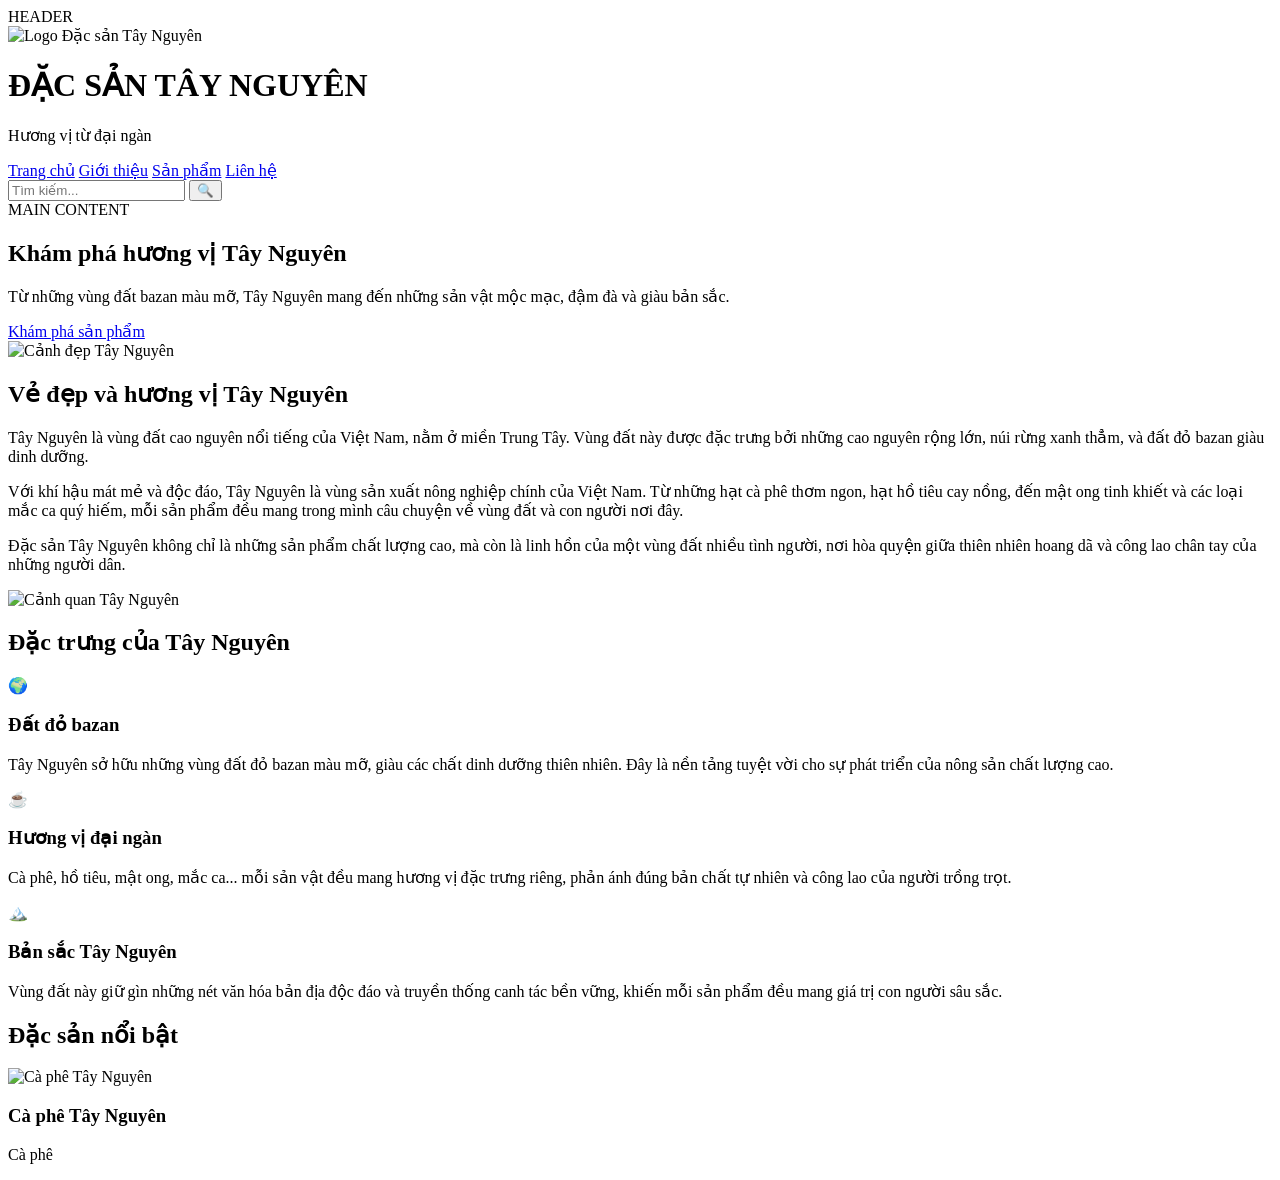
==== index.html @ 17e0f157 "Tạo khung trang chủ giới thiệu Tây Nguyên" ====
<!DOCTYPE html>
<html lang="vi">
<head>
   <meta charset="UTF-8">
   <meta name="viewport" content="width=device-width, initial-scale=1.0">
   <title>Đặc sản Tây Nguyên - Hương vị từ đại ngàn</title>
   <link rel="stylesheet" href="css/style.css">
</head>
<body>

   HEADER
   <header>
   <div class="header-container">
   <!-- Logo Section -->
   <div class="logo-section">
   <img src="assets/images/logo.svg" alt="Logo Đặc sản Tây Nguyên" class="logo-img">
   <div class="logo-text">
   <h1>ĐẶC SẢN TÂY NGUYÊN</h1>
   <p>Hương vị từ đại ngàn</p>
   </div>
   </div>

   <!-- Navigation -->
   <nav class="nav-center">
   <a href="index.html">Trang chủ</a>
   <a href="#gioi-thieu">Giới thiệu</a>
   <a href="products.html">Sản phẩm</a>
   <a href="contact.html">Liên hệ</a>
   </nav>

   <!-- Search Bar -->
   <div class="search-bar">
   <input type="text" id="searchInput" placeholder="Tìm kiếm...">
   <button type="button" aria-label="Tìm kiếm">🔍</button>
   </div>
   </div>
   </header>
   MAIN CONTENT
   <main>

   <!-- HERO SECTION -->
   <section class="hero">
   <div class="hero-content">
   <h1 class="hero-title">Khám phá hương vị Tây Nguyên</h1>
   <p class="hero-subtitle">Từ những vùng đất bazan màu mỡ, Tây Nguyên mang đến những sản vật mộc mạc, đậm đà và giàu bản sắc.</p>
   <a href="products.html" class="btn">Khám phá sản phẩm</a>
   </div>
   <div class="hero-background">
   <img src="assets/images/hero-bg.jpg" alt="Cảnh đẹp Tây Nguyên">
   </div>
   </section>

   <!-- GIỚI THIỆU TÂY NGUYÊN -->
   <section id="gioi-thieu" class="intro-section">
   <div class="container">
   <h2>Vẻ đẹp và hương vị Tây Nguyên</h2>

   <div class="intro-content">
   <div class="intro-text">
   <p>
   Tây Nguyên là vùng đất cao nguyên nổi tiếng của Việt Nam, nằm ở miền Trung Tây. 
   Vùng đất này được đặc trưng bởi những cao nguyên rộng lớn, núi rừng xanh thẳm, 
   và đất đỏ bazan giàu dinh dưỡng.
   </p>
   <p>
   Với khí hậu mát mẻ và độc đáo, Tây Nguyên là vùng sản xuất nông nghiệp chính của 
   Việt Nam. Từ những hạt cà phê thơm ngon, hạt hồ tiêu cay nồng, đến mật ong tinh khiết 
   và các loại mắc ca quý hiếm, mỗi sản phẩm đều mang trong mình câu chuyện về vùng đất 
   và con người nơi đây.
   </p>
   <p>
   Đặc sản Tây Nguyên không chỉ là những sản phẩm chất lượng cao, mà còn là linh hồn 
   của một vùng đất nhiều tình người, nơi hòa quyện giữa thiên nhiên hoang dã và 
   công lao chân tay của những người dân.
   </p>
   </div>

   <div class="intro-image">
   <img src="assets/images/tay-nguyen-intro.jpg" alt="Cảnh quan Tây Nguyên">
   </div>
   </div>
   </div>
   </section>

   <!-- ĐẶC TRƯNG TÂY NGUYÊN -->
   <section class="features-section">
   <div class="container">
   <h2>Đặc trưng của Tây Nguyên</h2>

   <div class="features-grid">

   <!-- Feature 1 -->
   <div class="feature-card">
   <div class="feature-icon">🌍</div>
   <h3>Đất đỏ bazan</h3>
   <p>
   Tây Nguyên sở hữu những vùng đất đỏ bazan màu mỡ, giàu các chất dinh dưỡng thiên nhiên. 
   Đây là nền tảng tuyệt vời cho sự phát triển của nông sản chất lượng cao.
   </p>
   </div>

   <!-- Feature 2 -->
   <div class="feature-card">
   <div class="feature-icon">☕</div>
   <h3>Hương vị đại ngàn</h3>
   <p>
   Cà phê, hồ tiêu, mật ong, mắc ca... mỗi sản vật đều mang hương vị đặc trưng riêng, 
   phản ánh đúng bản chất tự nhiên và công lao của người trồng trọt.
   </p>
   </div>

   <!-- Feature 3 -->
   <div class="feature-card">
   <div class="feature-icon">🏔️</div>
   <h3>Bản sắc Tây Nguyên</h3>
   <p>
   Vùng đất này giữ gìn những nét văn hóa bản địa độc đáo và truyền thống canh tác 
   bền vững, khiến mỗi sản phẩm đều mang giá trị con người sâu sắc.
   </p>
   </div>

   </div>
   </div>
   </section>

   <!-- NỔISANSẢN NỔIBẬT -->
   <section class="products-preview-section">
   <div class="container">
   <h2>Đặc sản nổi bật</h2>

   <div class="products-preview-grid">

   <!-- Product Card 1 -->
   <div class="product-card">
   <div class="product-image">
   <img src="assets/images/products/ca-phe.jpg" alt="Cà phê Tây Nguyên">
   </div>
   <h3>Cà phê Tây Nguyên</h3>
   <p class="product-category">Cà phê</p>
   <p class="product-origin
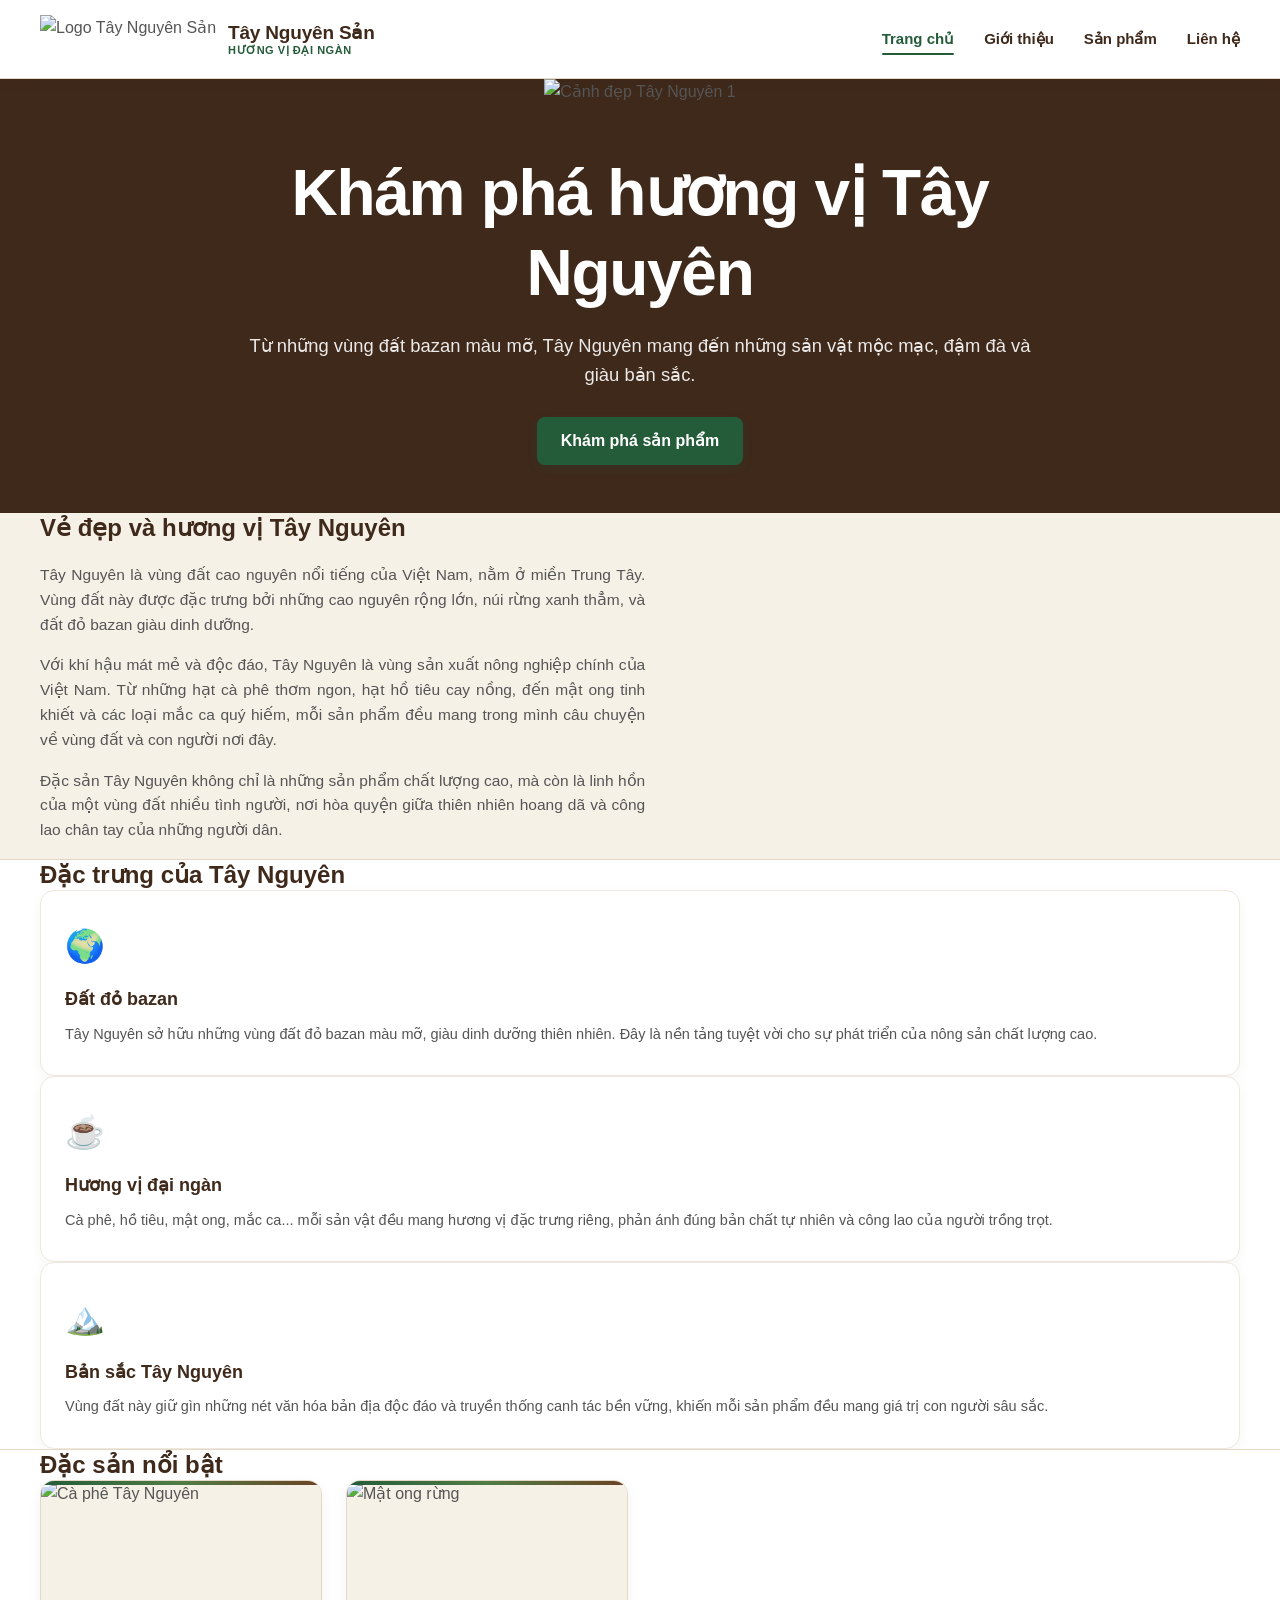
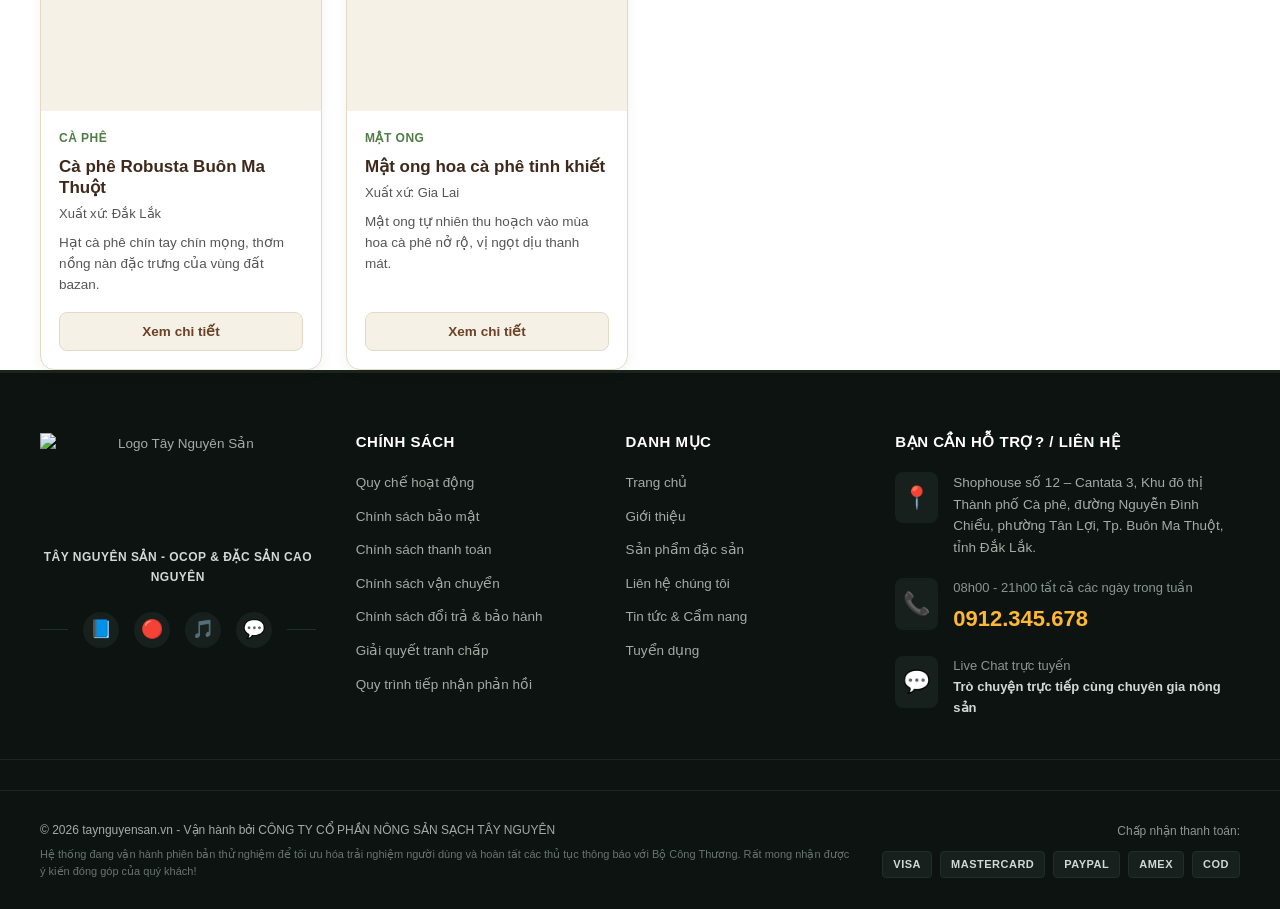
==== commit 2715fa01: "thêm trang liên hệ, sửa css và fix vài lỗi nhỏ" ====
--- a/index.html
+++ b/index.html
@@ -8,133 +8,250 @@
 </head>
 <body>
 
-   HEADER
-   <header>
-   <div class="header-container">
-   <!-- Logo Section -->
-   <div class="logo-section">
-   <img src="assets/images/logo.svg" alt="Logo Đặc sản Tây Nguyên" class="logo-img">
-   <div class="logo-text">
-   <h1>ĐẶC SẢN TÂY NGUYÊN</h1>
-   <p>Hương vị từ đại ngàn</p>
-   </div>
-   </div>
-
-   <!-- Navigation -->
-   <nav class="nav-center">
-   <a href="index.html">Trang chủ</a>
-   <a href="#gioi-thieu">Giới thiệu</a>
-   <a href="products.html">Sản phẩm</a>
-   <a href="contact.html">Liên hệ</a>
-   </nav>
-
-   <!-- Search Bar -->
-   <div class="search-bar">
-   <input type="text" id="searchInput" placeholder="Tìm kiếm...">
-   <button type="button" aria-label="Tìm kiếm">🔍</button>
-   </div>
-   </div>
-   </header>
-   MAIN CONTENT
-   <main>
-
-   <!-- HERO SECTION -->
-   <section class="hero">
-   <div class="hero-content">
-   <h1 class="hero-title">Khám phá hương vị Tây Nguyên</h1>
-   <p class="hero-subtitle">Từ những vùng đất bazan màu mỡ, Tây Nguyên mang đến những sản vật mộc mạc, đậm đà và giàu bản sắc.</p>
-   <a href="products.html" class="btn">Khám phá sản phẩm</a>
-   </div>
-   <div class="hero-background">
-   <img src="assets/images/hero-bg.jpg" alt="Cảnh đẹp Tây Nguyên">
-   </div>
-   </section>
-
-   <!-- GIỚI THIỆU TÂY NGUYÊN -->
-   <section id="gioi-thieu" class="intro-section">
-   <div class="container">
-   <h2>Vẻ đẹp và hương vị Tây Nguyên</h2>
-
-   <div class="intro-content">
-   <div class="intro-text">
-   <p>
-   Tây Nguyên là vùng đất cao nguyên nổi tiếng của Việt Nam, nằm ở miền Trung Tây. 
-   Vùng đất này được đặc trưng bởi những cao nguyên rộng lớn, núi rừng xanh thẳm, 
-   và đất đỏ bazan giàu dinh dưỡng.
-   </p>
-   <p>
-   Với khí hậu mát mẻ và độc đáo, Tây Nguyên là vùng sản xuất nông nghiệp chính của 
-   Việt Nam. Từ những hạt cà phê thơm ngon, hạt hồ tiêu cay nồng, đến mật ong tinh khiết 
-   và các loại mắc ca quý hiếm, mỗi sản phẩm đều mang trong mình câu chuyện về vùng đất 
-   và con người nơi đây.
-   </p>
-   <p>
-   Đặc sản Tây Nguyên không chỉ là những sản phẩm chất lượng cao, mà còn là linh hồn 
-   của một vùng đất nhiều tình người, nơi hòa quyện giữa thiên nhiên hoang dã và 
-   công lao chân tay của những người dân.
-   </p>
-   </div>
-
-   <div class="intro-image">
-   <img src="assets/images/tay-nguyen-intro.jpg" alt="Cảnh quan Tây Nguyên">
-   </div>
-   </div>
-   </div>
-   </section>
-
-   <!-- ĐẶC TRƯNG TÂY NGUYÊN -->
-   <section class="features-section">
-   <div class="container">
-   <h2>Đặc trưng của Tây Nguyên</h2>
-
-   <div class="features-grid">
-
-   <!-- Feature 1 -->
-   <div class="feature-card">
-   <div class="feature-icon">🌍</div>
-   <h3>Đất đỏ bazan</h3>
-   <p>
-   Tây Nguyên sở hữu những vùng đất đỏ bazan màu mỡ, giàu các chất dinh dưỡng thiên nhiên. 
-   Đây là nền tảng tuyệt vời cho sự phát triển của nông sản chất lượng cao.
-   </p>
-   </div>
-
-   <!-- Feature 2 -->
-   <div class="feature-card">
-   <div class="feature-icon">☕</div>
-   <h3>Hương vị đại ngàn</h3>
-   <p>
-   Cà phê, hồ tiêu, mật ong, mắc ca... mỗi sản vật đều mang hương vị đặc trưng riêng, 
-   phản ánh đúng bản chất tự nhiên và công lao của người trồng trọt.
-   </p>
-   </div>
-
-   <!-- Feature 3 -->
-   <div class="feature-card">
-   <div class="feature-icon">🏔️</div>
-   <h3>Bản sắc Tây Nguyên</h3>
-   <p>
-   Vùng đất này giữ gìn những nét văn hóa bản địa độc đáo và truyền thống canh tác 
-   bền vững, khiến mỗi sản phẩm đều mang giá trị con người sâu sắc.
-   </p>
-   </div>
-
-   </div>
-   </div>
-   </section>
-
-   <!-- NỔISANSẢN NỔIBẬT -->
-   <section class="products-preview-section">
-   <div class="container">
-   <h2>Đặc sản nổi bật</h2>
-
-   <div class="products-preview-grid">
-
-   <!-- Product Card 1 -->
-   <div class="product-card">
-   <div class="product-image">
-   <img src="assets/images/products/ca-phe.jpg" alt="Cà phê Tây Nguyên">
-   </div>
-   <h3>Cà phê Tây Nguyên</h3>
-   <p class="product-category">Cà phê</p>
-   <p class="product-origin
+    <!-- HEADER -->
+    <header class="site-header">
+        <div class="container header-inner">
+            <a href="index.html" class="logo">
+                <img src="images/common/logo.png" alt="Logo Tây Nguyên Sản" class="logo-img">
+                <span class="logo-text">
+                    <span class="logo-title">Tây Nguyên Sản</span>
+                    <span class="logo-sub">Hương vị đại ngàn</span>
+                </span>
+            </a>
+            <nav class="main-nav">
+                <ul>
+                    <li><a href="index.html" class="active">Trang chủ</a></li>
+                    <li><a href="index.html#gioi-thieu">Giới thiệu</a></li>
+                    <li><a href="products.html">Sản phẩm</a></li>
+                    <li><a href="contact.html">Liên hệ</a></li>
+                </ul>
+            </nav>
+        </div>
+    </header>
+
+    <main>
+        <!-- 1. HERO SECTION (ĐÃ BỎ ẢNH NỀN LỖI, CHỈ GIỮ LẠI GIỚI THIỆU CHỮ TRÊN NỀN NÂU) -->
+        <section class="hero">
+         <!-- Slideshow chạy ẩn phía sau -->
+            <div class="hero-slideshow">
+                <!-- Slide 1 -->
+                <div class="hero-slide fade">
+                    <img src="images/common/tay-nguyen-intro.jpg" alt="Cảnh đẹp Tây Nguyên 1">
+                </div>
+                <!-- Slide 2 -->
+                <div class="hero-slide fade">
+                    <img src="images/common/tay-nguyen-intro2.jpg" alt="Cảnh đẹp Tây Nguyên 2">
+                </div>
+                <!-- Slide 3 -->
+                <div class="hero-slide fade">
+                    <img src="images/common/tay-nguyen-intro3.jpg" alt="Cảnh đẹp Tây Nguyên 3">
+                </div>
+            </div>
+            <div class="hero-content">
+                <h1 class="hero-title">Khám phá hương vị Tây Nguyên</h1>
+                <p class="hero-subtitle">Từ những vùng đất bazan màu mỡ, Tây Nguyên mang đến những sản vật mộc mạc, đậm đà và giàu bản sắc.</p>
+                <a href="products.html" class="btn">Khám phá sản phẩm</a>
+            </div>
+        </section>
+
+        <!-- 2. GIỚI THIỆU TÂY NGUYÊN (ẢNH TĨNH ĐÃ ĐƯỢC CHUYỂN THÀNH LIVESHOW TRÌNH CHIẾU) -->
+        <section id="gioi-thieu" class="intro-section">
+            <div class="container">
+                <h2>Vẻ đẹp và hương vị Tây Nguyên</h2>
+                <div class="intro-content">
+                    <div class="intro-text">
+                        <p>
+                            Tây Nguyên là vùng đất cao nguyên nổi tiếng của Việt Nam, nằm ở miền Trung Tây. 
+                            Vùng đất này được đặc trưng bởi những cao nguyên rộng lớn, núi rừng xanh thẳm, 
+                            và đất đỏ bazan giàu dinh dưỡng.
+                        </p>
+                        <p>
+                            Với khí hậu mát mẻ và độc đáo, Tây Nguyên là vùng sản xuất nông nghiệp chính của 
+                            Việt Nam. Từ những hạt cà phê thơm ngon, hạt hồ tiêu cay nồng, đến mật ong tinh khiết 
+                            và các loại mắc ca quý hiếm, mỗi sản phẩm đều mang trong mình câu chuyện về vùng đất 
+                            và con người nơi đây.
+                        </p>
+                        <p>
+                            Đặc sản Tây Nguyên không chỉ là những sản phẩm chất lượng cao, mà còn là linh hồn 
+                            của một vùng đất nhiều tình người, nơi hòa quyện giữa thiên nhiên hoang dã và 
+                            công lao chân tay của những người dân.
+                        </p>
+                    </div>
+                </div>
+            </div>
+        </section>
+
+        <!-- ĐẶC TRƯNG TÂY NGUYÊN -->
+        <section class="features-section">
+            <div class="container">
+                <h2>Đặc trưng của Tây Nguyên</h2>
+                <div class="features-grid">
+                    <div class="feature-card">
+                        <div class="feature-icon">🌍</div>
+                        <h3>Đất đỏ bazan</h3>
+                        <p>Tây Nguyên sở hữu những vùng đất đỏ bazan màu mỡ, giàu dinh dưỡng thiên nhiên. Đây là nền tảng tuyệt vời cho sự phát triển của nông sản chất lượng cao.</p>
+                    </div>
+                    <div class="feature-card">
+                        <div class="feature-icon">☕</div>
+                        <h3>Hương vị đại ngàn</h3>
+                        <p>Cà phê, hồ tiêu, mật ong, mắc ca... mỗi sản vật đều mang hương vị đặc trưng riêng, phản ánh đúng bản chất tự nhiên và công lao của người trồng trọt.</p>
+                    </div>
+                    <div class="feature-card">
+                        <div class="feature-icon">🏔️</div>
+                        <h3>Bản sắc Tây Nguyên</h3>
+                        <p>Vùng đất này giữ gìn những nét văn hóa bản địa độc đáo và truyền thống canh tác bền vững, khiến mỗi sản phẩm đều mang giá trị con người sâu sắc.</p>
+                    </div>
+                </div>
+            </div>
+        </section>
+
+        <!-- ĐẶC SẢN NỔI BẬT -->
+        <section class="products-preview-section">
+            <div class="container">
+                <h2>Đặc sản nổi bật</h2>
+                <div class="products-preview-grid">
+                    <article class="product-card">
+                        <div class="product-image">
+                            <img src="assets/images/products/ca-phe.jpg" alt="Cà phê Tây Nguyên">
+                        </div>
+                        <div class="product-info">
+                            <span class="product-category">Cà phê</span>
+                            <h3>Cà phê Robusta Buôn Ma Thuột</h3>
+                            <p class="product-origin">Xuất xứ: Đắk Lắk</p>
+                            <p class="product-description">Hạt cà phê chín tay chín mọng, thơm nồng nàn đặc trưng của vùng đất bazan.</p>
+                            <a href="products.html" class="btn-view">Xem chi tiết</a>
+                        </div>
+                    </article>
+                    <article class="product-card">
+                        <div class="product-image">
+                            <img src="assets/images/products/mat-ong.jpg" alt="Mật ong rừng">
+                        </div>
+                        <div class="product-info">
+                            <span class="product-category">Mật ong</span>
+                            <h3>Mật ong hoa cà phê tinh khiết</h3>
+                            <p class="product-origin">Xuất xứ: Gia Lai</p>
+                            <p class="product-description">Mật ong tự nhiên thu hoạch vào mùa hoa cà phê nở rộ, vị ngọt dịu thanh mát.</p>
+                            <a href="products.html" class="btn-view">Xem chi tiết</a>
+                        </div>
+                    </article>
+                </div>
+            </div>
+        </section>
+    </main>
+
+    <footer class="site-footer">
+    <!-- PHẦN 1: 4 CỘT THÔNG TIN CHÍNH -->
+    <div class="container footer-top-grid">
+        
+        <!-- Cột 1: Thương hiệu & Mạng xã hội -->
+        <div class="footer-col col-brand">
+            <div class="brand-wrapper">
+                <img src="images/common/logo.png" alt="Logo Tây Nguyên Sản" class="footer-logo">
+                <p class="brand-slogan">TÂY NGUYÊN SẢN - OCOP & ĐẶC SẢN CAO NGUYÊN</p>
+            </div>
+            <div class="social-links">
+                <span class="social-line"></span>
+                <a href="#" aria-label="Facebook">📘</a>
+                <a href="#" aria-label="YouTube">🔴</a>
+                <a href="#" aria-label="TikTok">🎵</a>
+                <a href="#" aria-label="Zalo">💬</a>
+                <span class="social-line"></span>
+            </div>
+        </div>
+
+        <!-- Cột 2: Chính sách mua hàng -->
+        <div class="footer-col">
+            <h3>Chính sách</h3>
+            <ul class="footer-links">
+                <li><a href="#">Quy chế hoạt động</a></li>
+                <li><a href="#">Chính sách bảo mật</a></li>
+                <li><a href="#">Chính sách thanh toán</a></li>
+                <li><a href="#">Chính sách vận chuyển</a></li>
+                <li><a href="#">Chính sách đổi trả & bảo hành</a></li>
+                <li><a href="#">Giải quyết tranh chấp</a></li>
+                <li><a href="#">Quy trình tiếp nhận phản hồi</a></li>
+            </ul>
+        </div>
+
+        <!-- Cột 3: Danh mục nhanh -->
+        <div class="footer-col">
+            <h3>Danh mục</h3>
+            <ul class="footer-links">
+                <li><a href="index.html">Trang chủ</a></li>
+                <li><a href="index.html#gioi-thieu">Giới thiệu</a></li>
+                <li><a href="products.html">Sản phẩm đặc sản</a></li>
+                <li><a href="contact.html">Liên hệ chúng tôi</a></li>
+                <li><a href="#">Tin tức & Cẩm nang</a></li>
+                <li><a href="#">Tuyển dụng</a></li>
+            </ul>
+        </div>
+
+        <!-- Cột 4: Hỗ trợ & Liên hệ trực tiếp -->
+        <div class="footer-col col-support">
+            <h3>Bạn cần hỗ trợ? / Liên hệ</h3>
+            <div class="support-items">
+                <div class="support-item">
+                    <span class="support-icon">📍</span>
+                    <p>Shophouse số 12 – Cantata 3, Khu đô thị Thành phố Cà phê, đường Nguyễn Đình Chiểu, phường Tân Lợi, Tp. Buôn Ma Thuột, tỉnh Đắk Lắk.</p>
+                </div>
+                <div class="support-item">
+                    <span class="support-icon">📞</span>
+                    <div>
+                        <p class="working-hours">08h00 - 21h00 tất cả các ngày trong tuần</p>
+                        <p class="hotline-number">0912.345.678</p>
+                    </div>
+                </div>
+                <div class="support-item">
+                    <span class="support-icon">💬</span>
+                    <div>
+                        <p class="live-chat-title">Live Chat trực tuyến</p>
+                        <p class="live-chat-sub">Trò chuyện trực tiếp cùng chuyên gia nông sản</p>
+                    </div>
+                </div>
+            </div>
+        </div>
+
+    </div>
+
+    <div class="footer-divider"></div>
+
+
+    <div class="footer-divider"></div>
+
+    <!-- PHẦN 3: BẢN QUYỀN & PHƯƠNG THỨC THANH TOÁN -->
+    <div class="container footer-bottom-flex">
+        <div class="footer-copyright">
+            <p>&copy; 2026 taynguyensan.vn - Vận hành bởi CÔNG TY CỔ PHẦN NÔNG SẢN SẠCH TÂY NGUYÊN</p>
+            <p class="trial-disclaimer">Hệ thống đang vận hành phiên bản thử nghiệm để tối ưu hóa trải nghiệm người dùng và hoàn tất các thủ tục thông báo với Bộ Công Thương. Rất mong nhận được ý kiến đóng góp của quý khách!</p>
+        </div>
+        <div class="footer-payments">
+            <span class="payment-title">Chấp nhận thanh toán:</span>
+            <div class="payment-icons">
+                <span class="pay-card visa">Visa</span>
+                <span class="pay-card master">MasterCard</span>
+                <span class="pay-card paypal">PayPal</span>
+                <span class="pay-card amex">Amex</span>
+                <span class="pay-card cod">COD</span>
+            </div>
+        </div>
+    </div>
+</footer>
+<!-- MÃ SCRIPT ĐIỀU KHIỂN LIVESHOW NỀN -->
+    <script>
+        let slideIndex = 0;
+        showSlides();
+
+        function showSlides() {
+            let i;
+            let slides = document.getElementsByClassName("hero-slide"); // Đã đổi thành hero-slide
+            for (i = 0; i < slides.length; i++) {
+                slides[i].style.display = "none";  
+            }
+            slideIndex++;
+            if (slideIndex > slides.length) {slideIndex = 1}    
+            slides[slideIndex-1].style.display = "block";  
+            setTimeout(showSlides, 4000); // Tự động đổi ảnh nền sau mỗi 4 giây
+        }
+    </script>
+</body>
+</html>
--- a/css/style.css
+++ b/css/style.css
@@ -0,0 +1,5 @@
+/* Nạp tất cả các file css thành phần */
+@import 'variables.css';
+@import 'layout.css';
+@import 'components.css';
+@import 'pages.css';
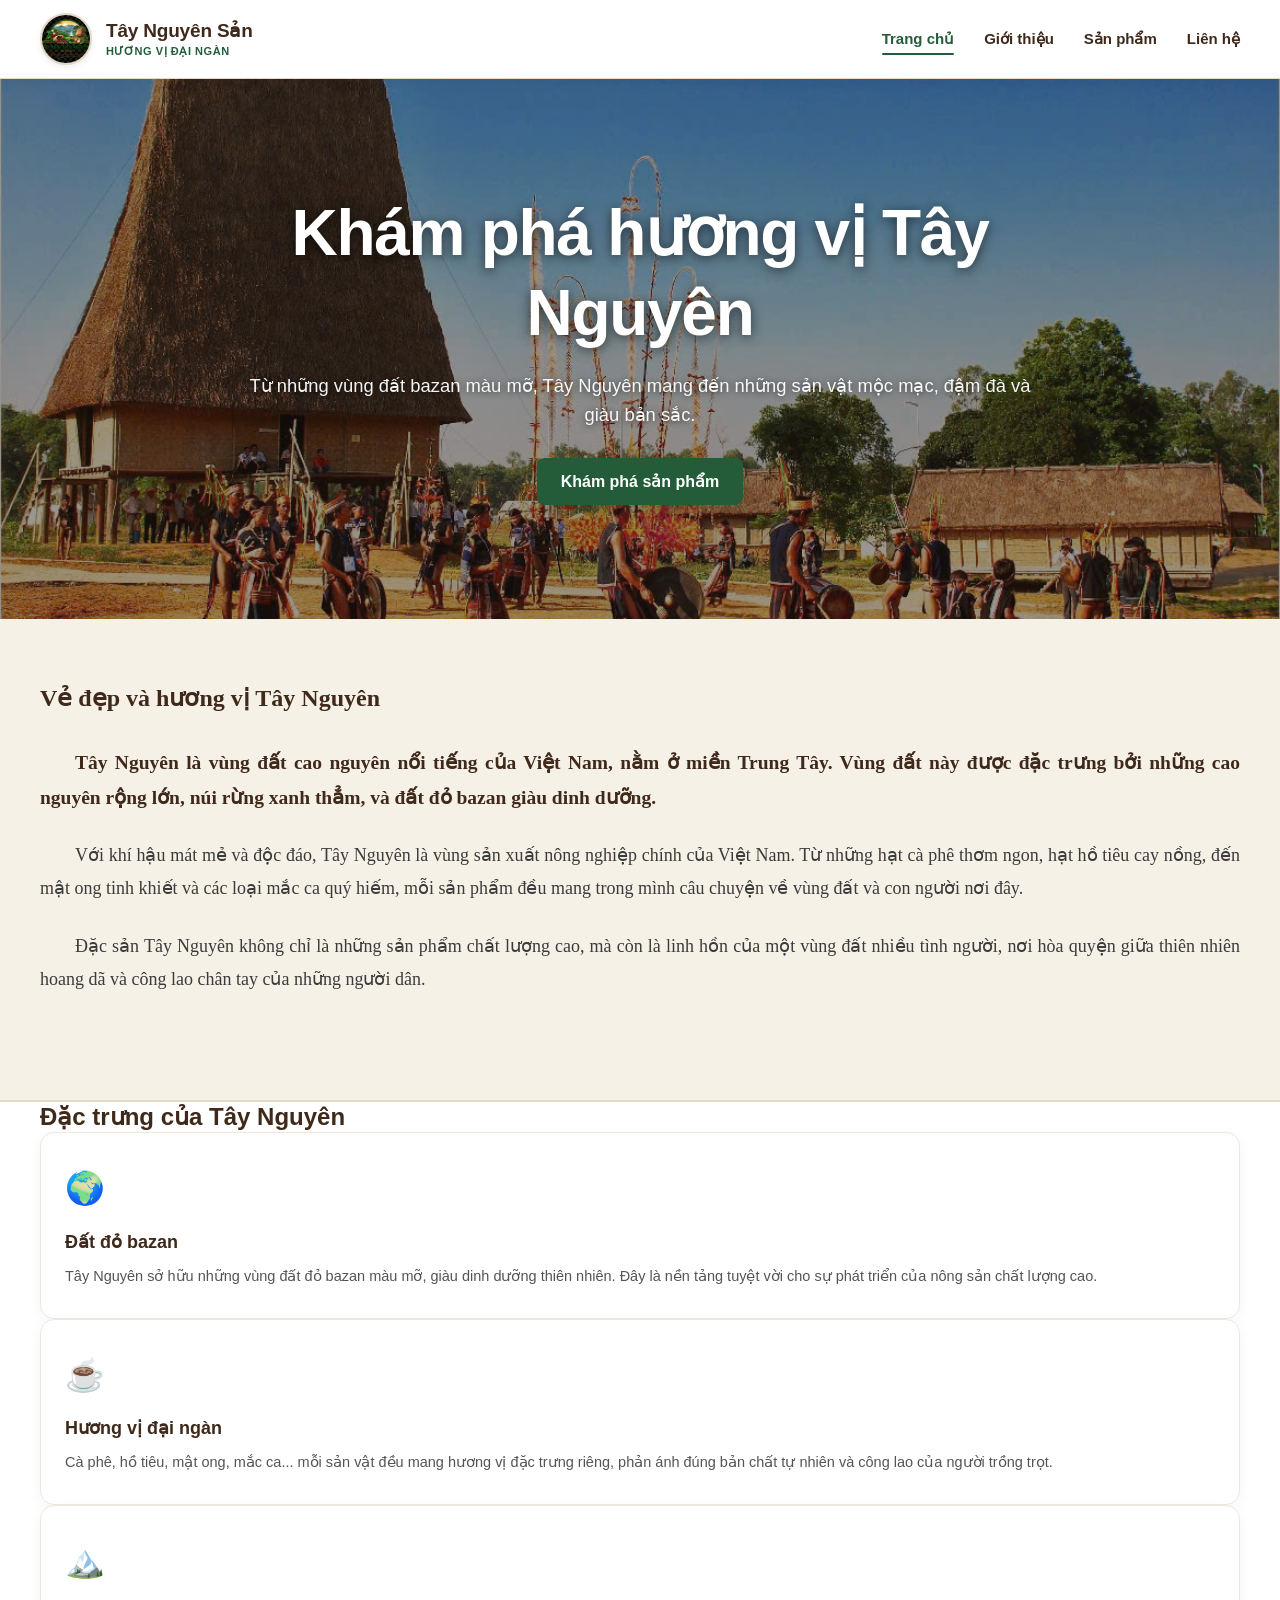
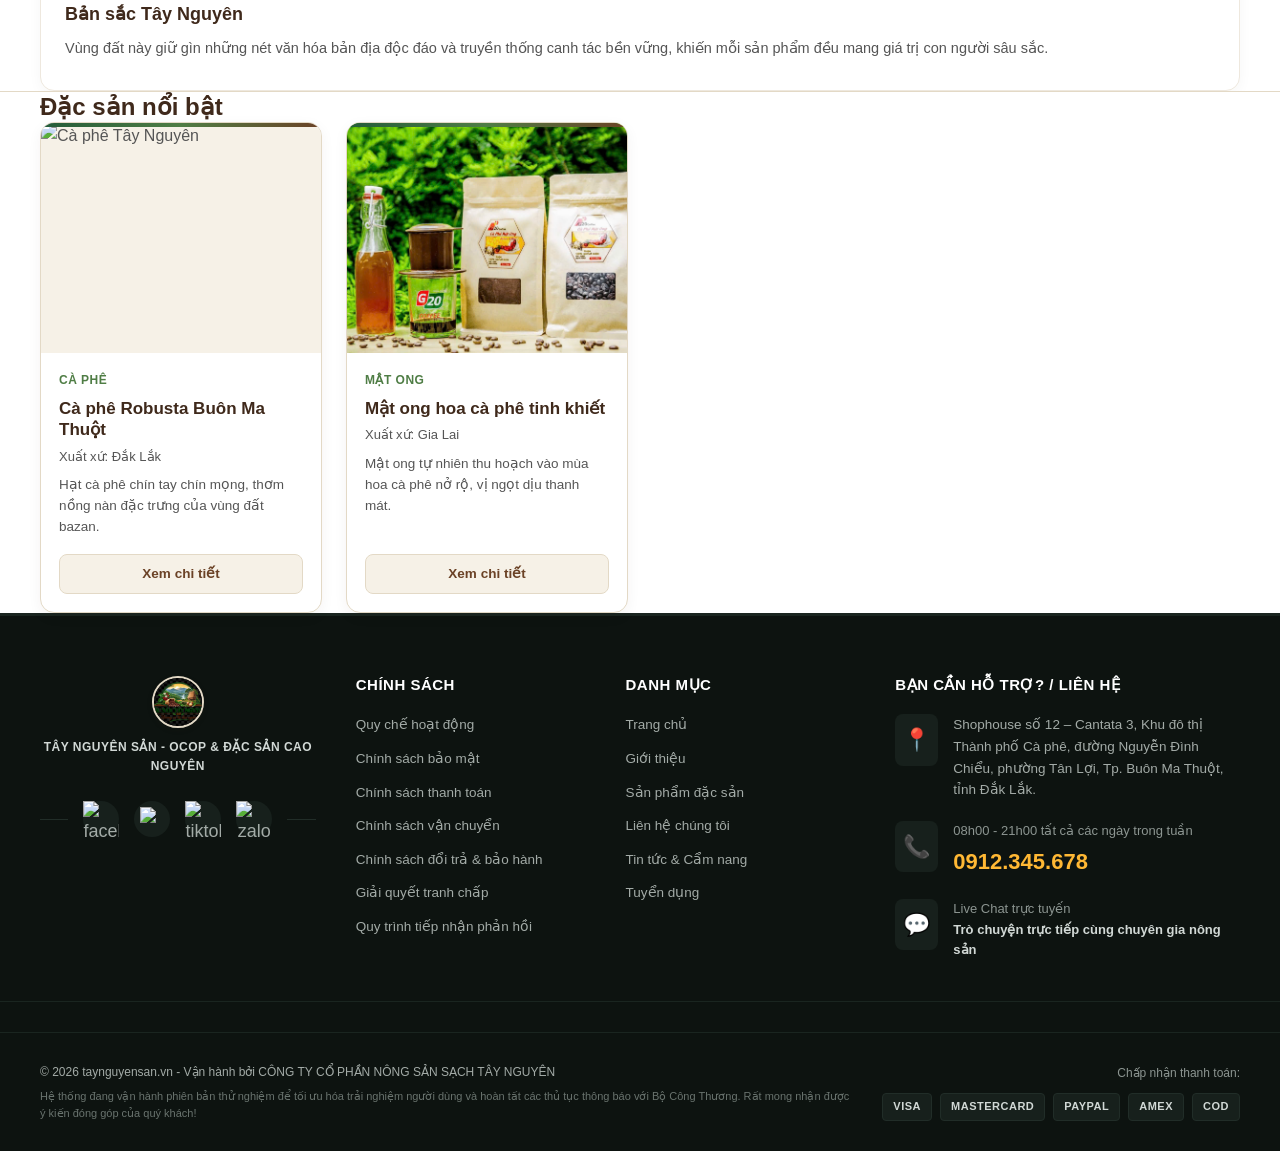
==== commit 7343169d: "thêm js và sửa footer" ====
--- a/index.html
+++ b/index.html
@@ -12,7 +12,7 @@
     <header class="site-header">
         <div class="container header-inner">
             <a href="index.html" class="logo">
-                <img src="images/common/logo.png" alt="Logo Tây Nguyên Sản" class="logo-img">
+                <img src="assets/images/common/logo.png" alt="Logo Tây Nguyên Sản" class="logo-img">
                 <span class="logo-text">
                     <span class="logo-title">Tây Nguyên Sản</span>
                     <span class="logo-sub">Hương vị đại ngàn</span>
@@ -30,21 +30,21 @@
     </header>
 
     <main>
-        <!-- 1. HERO SECTION (ĐÃ BỎ ẢNH NỀN LỖI, CHỈ GIỮ LẠI GIỚI THIỆU CHỮ TRÊN NỀN NÂU) -->
+        <!-- 1. HERO SECTION  -->
         <section class="hero">
          <!-- Slideshow chạy ẩn phía sau -->
             <div class="hero-slideshow">
                 <!-- Slide 1 -->
                 <div class="hero-slide fade">
-                    <img src="images/common/tay-nguyen-intro.jpg" alt="Cảnh đẹp Tây Nguyên 1">
+                    <img src="assets/images/common/tay-nguyen-intro.jpg" alt="Cảnh đẹp Tây Nguyên 1">
                 </div>
                 <!-- Slide 2 -->
                 <div class="hero-slide fade">
-                    <img src="images/common/tay-nguyen-intro2.jpg" alt="Cảnh đẹp Tây Nguyên 2">
+                    <img src="assets/images/common/tay-nguyen-intro2.jpg" alt="Cảnh đẹp Tây Nguyên 2">
                 </div>
                 <!-- Slide 3 -->
                 <div class="hero-slide fade">
-                    <img src="images/common/tay-nguyen-intro3.jpg" alt="Cảnh đẹp Tây Nguyên 3">
+                    <img src="assets/images/common/tay-nguyen-intro3.jpg" alt="Cảnh đẹp Tây Nguyên 3">
                 </div>
             </div>
             <div class="hero-content">
@@ -54,7 +54,7 @@
             </div>
         </section>
 
-        <!-- 2. GIỚI THIỆU TÂY NGUYÊN (ẢNH TĨNH ĐÃ ĐƯỢC CHUYỂN THÀNH LIVESHOW TRÌNH CHIẾU) -->
+        <!-- 2. GIỚI THIỆU TÂY NGUYÊN  -->
         <section id="gioi-thieu" class="intro-section">
             <div class="container">
                 <h2>Vẻ đẹp và hương vị Tây Nguyên</h2>
@@ -146,15 +146,25 @@
         <!-- Cột 1: Thương hiệu & Mạng xã hội -->
         <div class="footer-col col-brand">
             <div class="brand-wrapper">
-                <img src="images/common/logo.png" alt="Logo Tây Nguyên Sản" class="footer-logo">
+                <a href="index.html">
+                    <img src="assets/images/common/logo.png" alt="Logo Tây Nguyên Sản" class="logo-img">
+                </a>
                 <p class="brand-slogan">TÂY NGUYÊN SẢN - OCOP & ĐẶC SẢN CAO NGUYÊN</p>
             </div>
             <div class="social-links">
                 <span class="social-line"></span>
-                <a href="#" aria-label="Facebook">📘</a>
-                <a href="#" aria-label="YouTube">🔴</a>
-                <a href="#" aria-label="TikTok">🎵</a>
-                <a href="#" aria-label="Zalo">💬</a>
+                <a href="#" aria-label="Facebook"> 
+                <img width="48" height="48" src="https://img.icons8.com/fluency/48/facebook-new.png" alt="facebook-new" class="social-icon"/>
+                </a>
+                <a href="#" aria-label="YouTube">
+                 <img width="24" height="24" src="https://img.icons8.com/softteal-gradient/24/youtube.png" alt="youtube" class="social-icon"/>
+                </a>
+                <a href="#" aria-label="TikTok">
+                <img width="48" height="48" src="https://img.icons8.com/color-glass/48/tiktok.png" alt="tiktok" class="social-icon"/>
+                </a>
+                <a href="#" aria-label="Zalo">
+                 <img width="48" height="48" src="https://img.icons8.com/color/48/zalo.png" alt="zalo" class="social-icon"/>
+                </a>
                 <span class="social-line"></span>
             </div>
         </div>
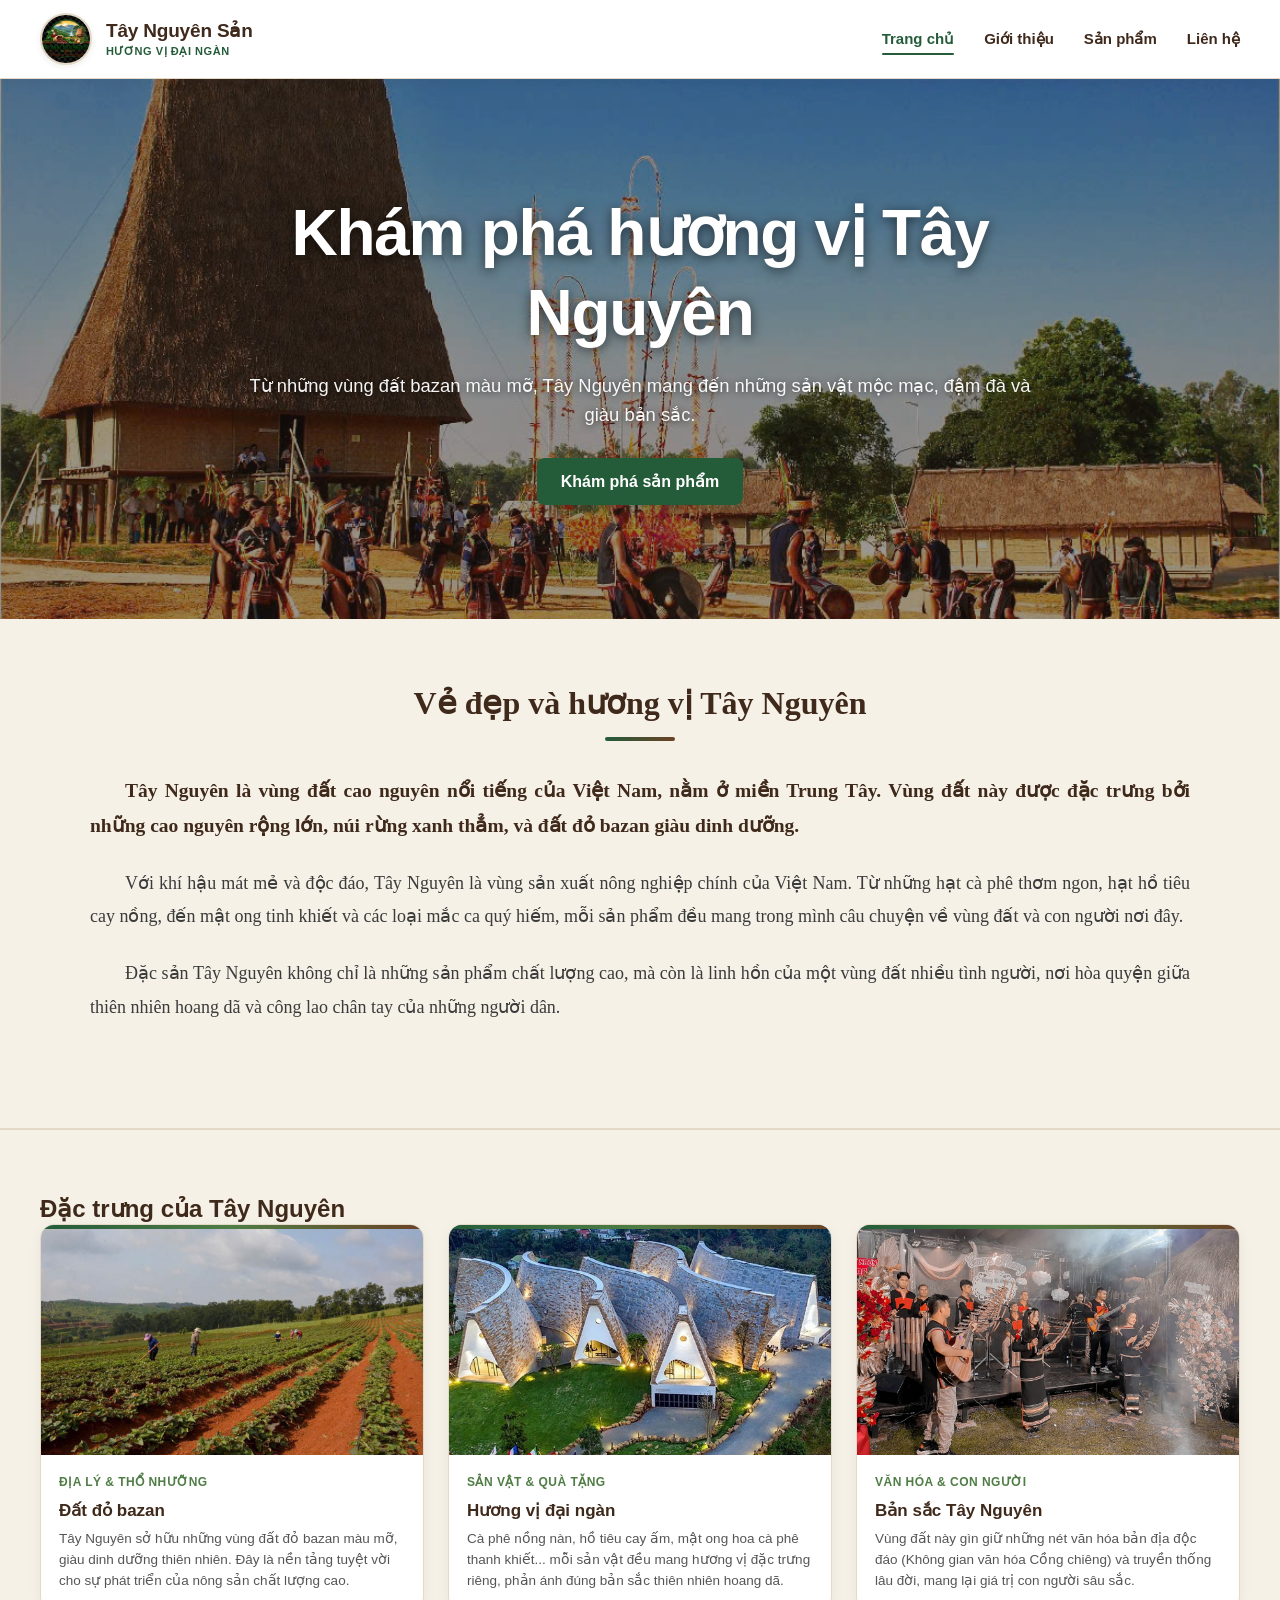
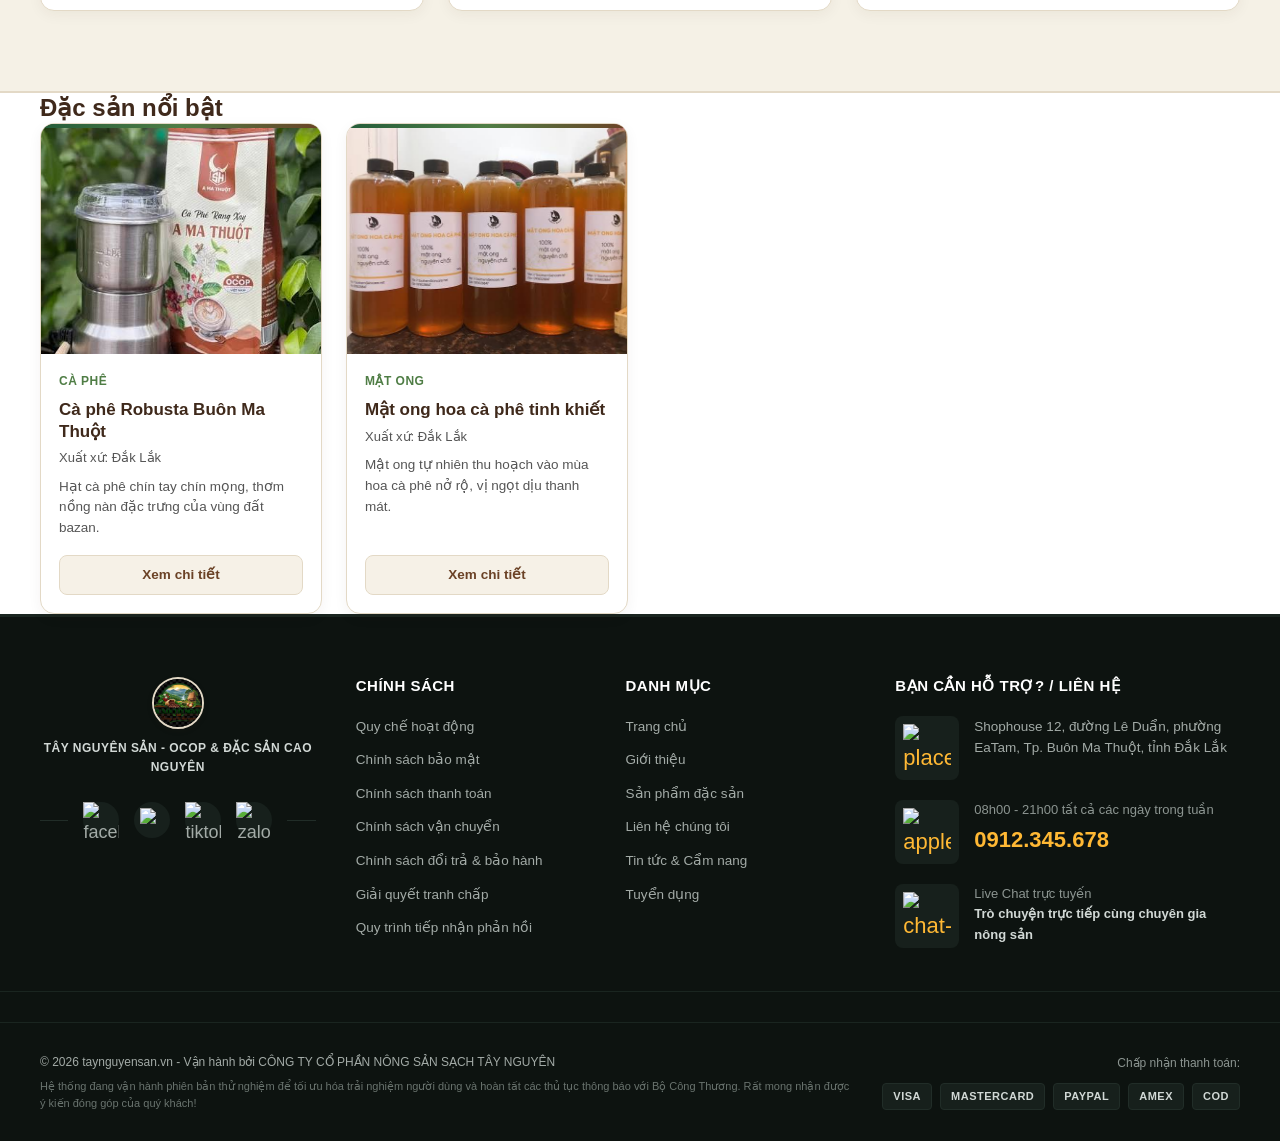
==== commit bb031a42: "fix lỗi k đồng bộ, chèn ảnh, chỉnh layout" ====
--- a/index.html
+++ b/index.html
@@ -1,10 +1,10 @@
 <!DOCTYPE html>
 <html lang="vi">
 <head>
-   <meta charset="UTF-8">
-   <meta name="viewport" content="width=device-width, initial-scale=1.0">
-   <title>Đặc sản Tây Nguyên - Hương vị từ đại ngàn</title>
-   <link rel="stylesheet" href="css/style.css">
+    <meta charset="UTF-8">
+    <meta name="viewport" content="width=device-width, initial-scale=1.0">
+    <title>Đặc sản Tây Nguyên - Hương vị từ đại ngàn</title>
+    <link rel="stylesheet" href="css/style.css">
 </head>
 <body>
 
@@ -56,51 +56,74 @@
 
         <!-- 2. GIỚI THIỆU TÂY NGUYÊN  -->
         <section id="gioi-thieu" class="intro-section">
-            <div class="container">
+            <div class="container container-narrow">
                 <h2>Vẻ đẹp và hương vị Tây Nguyên</h2>
-                <div class="intro-content">
-                    <div class="intro-text">
-                        <p>
-                            Tây Nguyên là vùng đất cao nguyên nổi tiếng của Việt Nam, nằm ở miền Trung Tây. 
-                            Vùng đất này được đặc trưng bởi những cao nguyên rộng lớn, núi rừng xanh thẳm, 
-                            và đất đỏ bazan giàu dinh dưỡng.
-                        </p>
-                        <p>
-                            Với khí hậu mát mẻ và độc đáo, Tây Nguyên là vùng sản xuất nông nghiệp chính của 
-                            Việt Nam. Từ những hạt cà phê thơm ngon, hạt hồ tiêu cay nồng, đến mật ong tinh khiết 
-                            và các loại mắc ca quý hiếm, mỗi sản phẩm đều mang trong mình câu chuyện về vùng đất 
-                            và con người nơi đây.
-                        </p>
-                        <p>
-                            Đặc sản Tây Nguyên không chỉ là những sản phẩm chất lượng cao, mà còn là linh hồn 
-                            của một vùng đất nhiều tình người, nơi hòa quyện giữa thiên nhiên hoang dã và 
-                            công lao chân tay của những người dân.
-                        </p>
-                    </div>
-                </div>
-            </div>
-        </section>
-
-        <!-- ĐẶC TRƯNG TÂY NGUYÊN -->
+                <div class="intro-text">
+                    <p>
+                        Tây Nguyên là vùng đất cao nguyên nổi tiếng của Việt Nam, nằm ở miền Trung Tây. 
+                        Vùng đất này được đặc trưng bởi những cao nguyên rộng lớn, núi rừng xanh thẳm, 
+                        và đất đỏ bazan giàu dinh dưỡng.
+                    </p>
+                    <p>
+                        Với khí hậu mát mẻ và độc đáo, Tây Nguyên là vùng sản xuất nông nghiệp chính của 
+                        Việt Nam. Từ những hạt cà phê thơm ngon, hạt hồ tiêu cay nồng, đến mật ong tinh khiết 
+                        và các loại mắc ca quý hiếm, mỗi sản phẩm đều mang trong mình câu chuyện về vùng đất 
+                        và con người nơi đây.
+                    </p>
+                    <p>
+                        Đặc sản Tây Nguyên không chỉ là những sản phẩm chất lượng cao, mà còn là linh hồn 
+                        của một vùng đất nhiều tình người, nơi hòa quyện giữa thiên nhiên hoang dã và 
+                        công lao chân tay của những người dân.
+                    </p>
+                </div>
+            </div>
+        </section>
+
+        <!-- 3. ĐẶC TRƯNG TÂY NGUYÊN (ĐÃ CHUYỂN THÀNH THẺ CARD CÓ ẢNH LỚN ĐỒNG BỘ ĐẶC SẢN) -->
         <section class="features-section">
             <div class="container">
                 <h2>Đặc trưng của Tây Nguyên</h2>
                 <div class="features-grid">
-                    <div class="feature-card">
-                        <div class="feature-icon">🌍</div>
-                        <h3>Đất đỏ bazan</h3>
-                        <p>Tây Nguyên sở hữu những vùng đất đỏ bazan màu mỡ, giàu dinh dưỡng thiên nhiên. Đây là nền tảng tuyệt vời cho sự phát triển của nông sản chất lượng cao.</p>
-                    </div>
-                    <div class="feature-card">
-                        <div class="feature-icon">☕</div>
-                        <h3>Hương vị đại ngàn</h3>
-                        <p>Cà phê, hồ tiêu, mật ong, mắc ca... mỗi sản vật đều mang hương vị đặc trưng riêng, phản ánh đúng bản chất tự nhiên và công lao của người trồng trọt.</p>
-                    </div>
-                    <div class="feature-card">
-                        <div class="feature-icon">🏔️</div>
-                        <h3>Bản sắc Tây Nguyên</h3>
-                        <p>Vùng đất này giữ gìn những nét văn hóa bản địa độc đáo và truyền thống canh tác bền vững, khiến mỗi sản phẩm đều mang giá trị con người sâu sắc.</p>
-                    </div>
+                    
+                    <!-- Đặc trưng 1 -->
+                    <article class="product-card">
+                        <div class="product-image">
+                            <!-- Tạm thời lấy ảnh 1 của slide làm ảnh Đất Bazan -->
+                            <img src="assets/images/common/datdo.jpg" alt="Đất đỏ bazan màu mỡ">
+                        </div>
+                        <div class="product-info">
+                            <span class="product-category">Địa lý & Thổ nhưỡng</span>
+                            <h3>Đất đỏ bazan</h3>
+                            <p class="product-description">Tây Nguyên sở hữu những vùng đất đỏ bazan màu mỡ, giàu dinh dưỡng thiên nhiên. Đây là nền tảng tuyệt vời cho sự phát triển của nông sản chất lượng cao.</p>
+                        </div>
+                    </article>
+
+                    <!-- Đặc trưng 2 -->
+                    <article class="product-card">
+                        <div class="product-image">
+                            <!-- Tạm thời lấy ảnh 2 của slide làm ảnh Hương vị -->
+                            <img src="assets/images/common/daingan.jpg" alt="Hương vị đại ngàn">
+                        </div>
+                        <div class="product-info">
+                            <span class="product-category">Sản vật & Quà tặng</span>
+                            <h3>Hương vị đại ngàn</h3>
+                            <p class="product-description">Cà phê nồng nàn, hồ tiêu cay ấm, mật ong hoa cà phê thanh khiết... mỗi sản vật đều mang hương vị đặc trưng riêng, phản ánh đúng bản sắc thiên nhiên hoang dã.</p>
+                        </div>
+                    </article>
+
+                    <!-- Đặc trưng 3 -->
+                    <article class="product-card">
+                        <div class="product-image">
+                            <!-- Tạm thời lấy ảnh 3 của slide làm ảnh Bản sắc -->
+                            <img src="assets/images/common/bansac.jpg" alt="Bản sắc Tây Nguyên">
+                        </div>
+                        <div class="product-info">
+                            <span class="product-category">Văn hóa & Con người</span>
+                            <h3>Bản sắc Tây Nguyên</h3>
+                            <p class="product-description">Vùng đất này gìn giữ những nét văn hóa bản địa độc đáo (Không gian văn hóa Cồng chiêng) và truyền thống lâu đời, mang lại giá trị con người sâu sắc.</p>
+                        </div>
+                    </article>
+
                 </div>
             </div>
         </section>
@@ -112,7 +135,7 @@
                 <div class="products-preview-grid">
                     <article class="product-card">
                         <div class="product-image">
-                            <img src="assets/images/products/ca-phe.jpg" alt="Cà phê Tây Nguyên">
+                            <img src="assets/images/products/ca-phe-dak-lak.jpg" alt="Cà phê Tây Nguyên">
                         </div>
                         <div class="product-info">
                             <span class="product-category">Cà phê</span>
@@ -124,12 +147,12 @@
                     </article>
                     <article class="product-card">
                         <div class="product-image">
-                            <img src="assets/images/products/mat-ong.jpg" alt="Mật ong rừng">
+                            <img src="assets/images/products/mat-ong-hoa-ca-phe.jpg" alt="Mật ong rừng">
                         </div>
                         <div class="product-info">
                             <span class="product-category">Mật ong</span>
                             <h3>Mật ong hoa cà phê tinh khiết</h3>
-                            <p class="product-origin">Xuất xứ: Gia Lai</p>
+                            <p class="product-origin">Xuất xứ: Đắk Lắk</p>
                             <p class="product-description">Mật ong tự nhiên thu hoạch vào mùa hoa cà phê nở rộ, vị ngọt dịu thanh mát.</p>
                             <a href="products.html" class="btn-view">Xem chi tiết</a>
                         </div>
@@ -139,121 +162,128 @@
         </section>
     </main>
 
+    <!-- FOOTER -->
     <footer class="site-footer">
-    <!-- PHẦN 1: 4 CỘT THÔNG TIN CHÍNH -->
-    <div class="container footer-top-grid">
-        
-        <!-- Cột 1: Thương hiệu & Mạng xã hội -->
-        <div class="footer-col col-brand">
-            <div class="brand-wrapper">
-                <a href="index.html">
-                    <img src="assets/images/common/logo.png" alt="Logo Tây Nguyên Sản" class="logo-img">
-                </a>
-                <p class="brand-slogan">TÂY NGUYÊN SẢN - OCOP & ĐẶC SẢN CAO NGUYÊN</p>
-            </div>
-            <div class="social-links">
-                <span class="social-line"></span>
-                <a href="#" aria-label="Facebook"> 
-                <img width="48" height="48" src="https://img.icons8.com/fluency/48/facebook-new.png" alt="facebook-new" class="social-icon"/>
-                </a>
-                <a href="#" aria-label="YouTube">
-                 <img width="24" height="24" src="https://img.icons8.com/softteal-gradient/24/youtube.png" alt="youtube" class="social-icon"/>
-                </a>
-                <a href="#" aria-label="TikTok">
-                <img width="48" height="48" src="https://img.icons8.com/color-glass/48/tiktok.png" alt="tiktok" class="social-icon"/>
-                </a>
-                <a href="#" aria-label="Zalo">
-                 <img width="48" height="48" src="https://img.icons8.com/color/48/zalo.png" alt="zalo" class="social-icon"/>
-                </a>
-                <span class="social-line"></span>
-            </div>
+        <!-- PHẦN 1: 4 CỘT THÔNG TIN CHÍNH -->
+        <div class="container footer-top-grid">
+            
+            <!-- Cột 1: Thương hiệu & Mạng xã hội -->
+            <div class="footer-col col-brand">
+                <div class="brand-wrapper">
+                    <a href="index.html">
+                        <img src="assets/images/common/logo.png" alt="Logo Tây Nguyên Sản" class="logo-img">
+                    </a>
+                    <p class="brand-slogan">TÂY NGUYÊN SẢN - OCOP & ĐẶC SẢN CAO NGUYÊN</p>
+                </div>
+                <div class="social-links">
+                    <span class="social-line"></span>
+                    <a href="#" aria-label="Facebook"> 
+                    <img width="48" height="48" src="https://img.icons8.com/fluency/48/facebook-new.png" alt="facebook-new" class="social-icon"/>
+                    </a>
+                    <a href="#" aria-label="YouTube">
+                     <img width="24" height="24" src="https://img.icons8.com/softteal-gradient/24/youtube.png" alt="youtube" class="social-icon"/>
+                    </a>
+                    <a href="#" aria-label="TikTok">
+                    <img width="48" height="48" src="https://img.icons8.com/color-glass/48/tiktok.png" alt="tiktok" class="social-icon"/>
+                    </a>
+                    <a href="#" aria-label="Zalo">
+                     <img width="48" height="48" src="https://img.icons8.com/color/48/zalo.png" alt="zalo" class="social-icon"/>
+                    </a>
+                    <span class="social-line"></span>
+                </div>
+            </div>
+
+            <!-- Cột 2: Chính sách mua hàng -->
+            <div class="footer-col">
+                <h3>Chính sách</h3>
+                <ul class="footer-links">
+                    <li><a href="#">Quy chế hoạt động</a></li>
+                    <li><a href="#">Chính sách bảo mật</a></li>
+                    <li><a href="#">Chính sách thanh toán</a></li>
+                    <li><a href="#">Chính sách vận chuyển</a></li>
+                    <li><a href="#">Chính sách đổi trả & bảo hành</a></li>
+                    <li><a href="#">Giải quyết tranh chấp</a></li>
+                    <li><a href="#">Quy trình tiếp nhận phản hồi</a></li>
+                </ul>
+            </div>
+
+            <!-- Cột 3: Danh mục nhanh -->
+            <div class="footer-col">
+                <h3>Danh mục</h3>
+                <ul class="footer-links">
+                    <li><a href="index.html">Trang chủ</a></li>
+                    <li><a href="index.html#gioi-thieu">Giới thiệu</a></li>
+                    <li><a href="products.html">Sản phẩm đặc sản</a></li>
+                    <li><a href="contact.html">Liên hệ chúng tôi</a></li>
+                    <li><a href="#">Tin tức & Cẩm nang</a></li>
+                    <li><a href="#">Tuyển dụng</a></li>
+                </ul>
+            </div>
+
+            <!-- Cột 4: Hỗ trợ & Liên hệ trực tiếp -->
+            <div class="footer-col col-support">
+                <h3>Bạn cần hỗ trợ? / Liên hệ</h3>
+                <div class="support-items">
+                    <div class="support-item">
+                        <span class="support-icon">
+                            <img width="48" height="48" src="https://img.icons8.com/color/48/place-marker--v1.png" alt="place-marker--v1" class="social-icon"/>
+                        </span>
+                        <p>Shophouse 12, đường Lê Duẩn, phường EaTam, Tp. Buôn Ma Thuột, tỉnh Đắk Lắk</p>
+                    </div>
+                    <div class="support-item">
+                        <span class="support-icon">
+                            <img width="48" height="48" src="https://img.icons8.com/ios/50/apple-phone.png" alt="apple-phone" class="social-icon"/>
+                        </span>
+                        <div>
+                            <p class="working-hours">08h00 - 21h00 tất cả các ngày trong tuần</p>
+                            <p class="hotline-number">0912.345.678</p>
+                        </div>
+                    </div>
+                    <div class="support-item">
+                        <span class="support-icon">
+                            <img width="48" height="48" src="https://img.icons8.com/fluency/48/chat-message.png" alt="chat-message" class="social-icon"/>
+                        </span>
+                        <div>
+                            <p class="live-chat-title">Live Chat trực tuyến</p>
+                            <p class="live-chat-sub">Trò chuyện trực tiếp cùng chuyên gia nông sản</p>
+                        </div>
+                    </div>
+                </div>
+            </div>
+
         </div>
 
-        <!-- Cột 2: Chính sách mua hàng -->
-        <div class="footer-col">
-            <h3>Chính sách</h3>
-            <ul class="footer-links">
-                <li><a href="#">Quy chế hoạt động</a></li>
-                <li><a href="#">Chính sách bảo mật</a></li>
-                <li><a href="#">Chính sách thanh toán</a></li>
-                <li><a href="#">Chính sách vận chuyển</a></li>
-                <li><a href="#">Chính sách đổi trả & bảo hành</a></li>
-                <li><a href="#">Giải quyết tranh chấp</a></li>
-                <li><a href="#">Quy trình tiếp nhận phản hồi</a></li>
-            </ul>
+        <div class="footer-divider"></div>
+
+        <div class="footer-divider"></div>
+
+        <!-- PHẦN 3: BẢN QUYỀN & PHƯƠNG THỨC THANH TOÁN -->
+        <div class="container footer-bottom-flex">
+            <div class="footer-copyright">
+                <p>&copy; 2026 taynguyensan.vn - Vận hành bởi CÔNG TY CỔ PHẦN NÔNG SẢN SẠCH TÂY NGUYÊN</p>
+                <p class="trial-disclaimer">Hệ thống đang vận hành phiên bản thử nghiệm để tối ưu hóa trải nghiệm người dùng và hoàn tất các thủ tục thông báo với Bộ Công Thương. Rất mong nhận được ý kiến đóng góp của quý khách!</p>
+            </div>
+            <div class="footer-payments">
+                <span class="payment-title">Chấp nhận thanh toán:</span>
+                <div class="payment-icons">
+                    <span class="pay-card visa">Visa</span>
+                    <span class="pay-card master">MasterCard</span>
+                    <span class="pay-card paypal">PayPal</span>
+                    <span class="pay-card amex">Amex</span>
+                    <span class="pay-card cod">COD</span>
+                </div>
+            </div>
         </div>
-
-        <!-- Cột 3: Danh mục nhanh -->
-        <div class="footer-col">
-            <h3>Danh mục</h3>
-            <ul class="footer-links">
-                <li><a href="index.html">Trang chủ</a></li>
-                <li><a href="index.html#gioi-thieu">Giới thiệu</a></li>
-                <li><a href="products.html">Sản phẩm đặc sản</a></li>
-                <li><a href="contact.html">Liên hệ chúng tôi</a></li>
-                <li><a href="#">Tin tức & Cẩm nang</a></li>
-                <li><a href="#">Tuyển dụng</a></li>
-            </ul>
-        </div>
-
-        <!-- Cột 4: Hỗ trợ & Liên hệ trực tiếp -->
-        <div class="footer-col col-support">
-            <h3>Bạn cần hỗ trợ? / Liên hệ</h3>
-            <div class="support-items">
-                <div class="support-item">
-                    <span class="support-icon">📍</span>
-                    <p>Shophouse số 12 – Cantata 3, Khu đô thị Thành phố Cà phê, đường Nguyễn Đình Chiểu, phường Tân Lợi, Tp. Buôn Ma Thuột, tỉnh Đắk Lắk.</p>
-                </div>
-                <div class="support-item">
-                    <span class="support-icon">📞</span>
-                    <div>
-                        <p class="working-hours">08h00 - 21h00 tất cả các ngày trong tuần</p>
-                        <p class="hotline-number">0912.345.678</p>
-                    </div>
-                </div>
-                <div class="support-item">
-                    <span class="support-icon">💬</span>
-                    <div>
-                        <p class="live-chat-title">Live Chat trực tuyến</p>
-                        <p class="live-chat-sub">Trò chuyện trực tiếp cùng chuyên gia nông sản</p>
-                    </div>
-                </div>
-            </div>
-        </div>
-
-    </div>
-
-    <div class="footer-divider"></div>
-
-
-    <div class="footer-divider"></div>
-
-    <!-- PHẦN 3: BẢN QUYỀN & PHƯƠNG THỨC THANH TOÁN -->
-    <div class="container footer-bottom-flex">
-        <div class="footer-copyright">
-            <p>&copy; 2026 taynguyensan.vn - Vận hành bởi CÔNG TY CỔ PHẦN NÔNG SẢN SẠCH TÂY NGUYÊN</p>
-            <p class="trial-disclaimer">Hệ thống đang vận hành phiên bản thử nghiệm để tối ưu hóa trải nghiệm người dùng và hoàn tất các thủ tục thông báo với Bộ Công Thương. Rất mong nhận được ý kiến đóng góp của quý khách!</p>
-        </div>
-        <div class="footer-payments">
-            <span class="payment-title">Chấp nhận thanh toán:</span>
-            <div class="payment-icons">
-                <span class="pay-card visa">Visa</span>
-                <span class="pay-card master">MasterCard</span>
-                <span class="pay-card paypal">PayPal</span>
-                <span class="pay-card amex">Amex</span>
-                <span class="pay-card cod">COD</span>
-            </div>
-        </div>
-    </div>
-</footer>
-<!-- MÃ SCRIPT ĐIỀU KHIỂN LIVESHOW NỀN -->
+    </footer>
+
+    <!-- MÃ SCRIPT ĐIỀU KHIỂN LIVESHOW NỀN -->
     <script>
         let slideIndex = 0;
         showSlides();
 
         function showSlides() {
             let i;
-            let slides = document.getElementsByClassName("hero-slide"); // Đã đổi thành hero-slide
+            let slides = document.getElementsByClassName("hero-slide");
             for (i = 0; i < slides.length; i++) {
                 slides[i].style.display = "none";  
             }
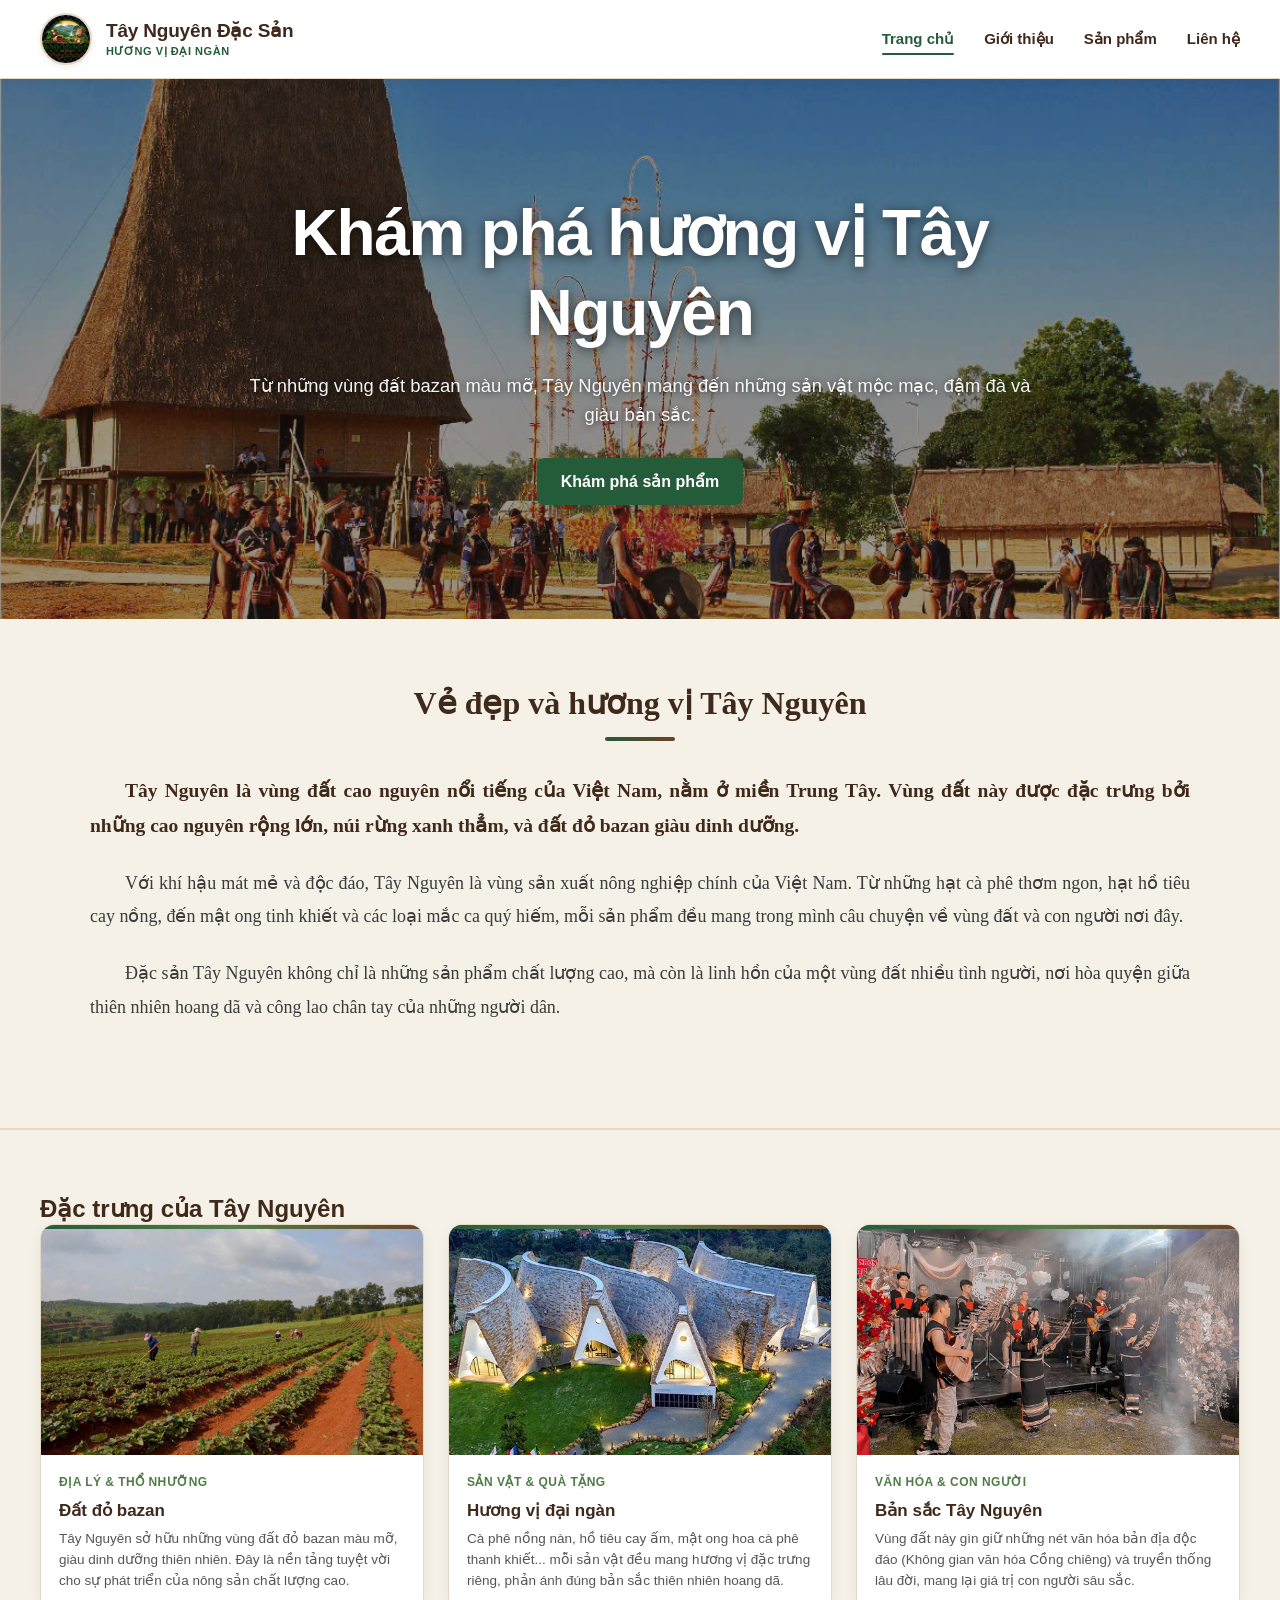
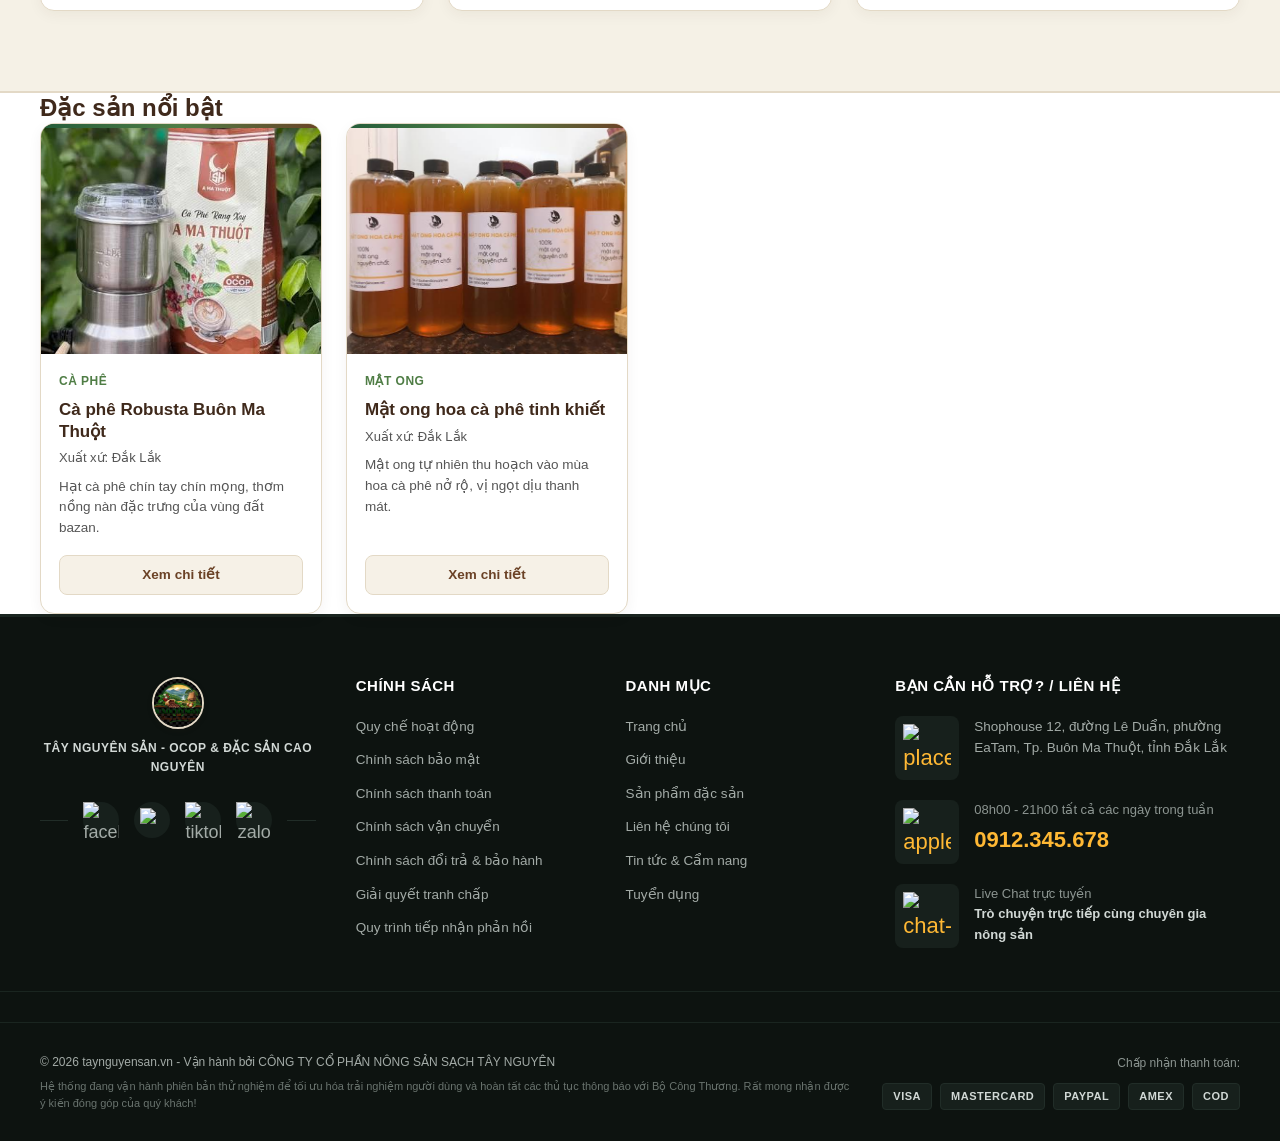
==== commit cbe96640: "sửa lỗi tên logo" ====
--- a/index.html
+++ b/index.html
@@ -14,7 +14,7 @@
             <a href="index.html" class="logo">
                 <img src="assets/images/common/logo.png" alt="Logo Tây Nguyên Sản" class="logo-img">
                 <span class="logo-text">
-                    <span class="logo-title">Tây Nguyên Sản</span>
+                    <span class="logo-title">Tây Nguyên Đặc Sản</span>
                     <span class="logo-sub">Hương vị đại ngàn</span>
                 </span>
             </a>
@@ -79,7 +79,7 @@
             </div>
         </section>
 
-        <!-- 3. ĐẶC TRƯNG TÂY NGUYÊN (ĐÃ CHUYỂN THÀNH THẺ CARD CÓ ẢNH LỚN ĐỒNG BỘ ĐẶC SẢN) -->
+        <!-- 3. ĐẶC TRƯNG TÂY NGUYÊN -->
         <section class="features-section">
             <div class="container">
                 <h2>Đặc trưng của Tây Nguyên</h2>
@@ -88,7 +88,6 @@
                     <!-- Đặc trưng 1 -->
                     <article class="product-card">
                         <div class="product-image">
-                            <!-- Tạm thời lấy ảnh 1 của slide làm ảnh Đất Bazan -->
                             <img src="assets/images/common/datdo.jpg" alt="Đất đỏ bazan màu mỡ">
                         </div>
                         <div class="product-info">
@@ -101,7 +100,6 @@
                     <!-- Đặc trưng 2 -->
                     <article class="product-card">
                         <div class="product-image">
-                            <!-- Tạm thời lấy ảnh 2 của slide làm ảnh Hương vị -->
                             <img src="assets/images/common/daingan.jpg" alt="Hương vị đại ngàn">
                         </div>
                         <div class="product-info">
@@ -114,7 +112,6 @@
                     <!-- Đặc trưng 3 -->
                     <article class="product-card">
                         <div class="product-image">
-                            <!-- Tạm thời lấy ảnh 3 của slide làm ảnh Bản sắc -->
                             <img src="assets/images/common/bansac.jpg" alt="Bản sắc Tây Nguyên">
                         </div>
                         <div class="product-info">
